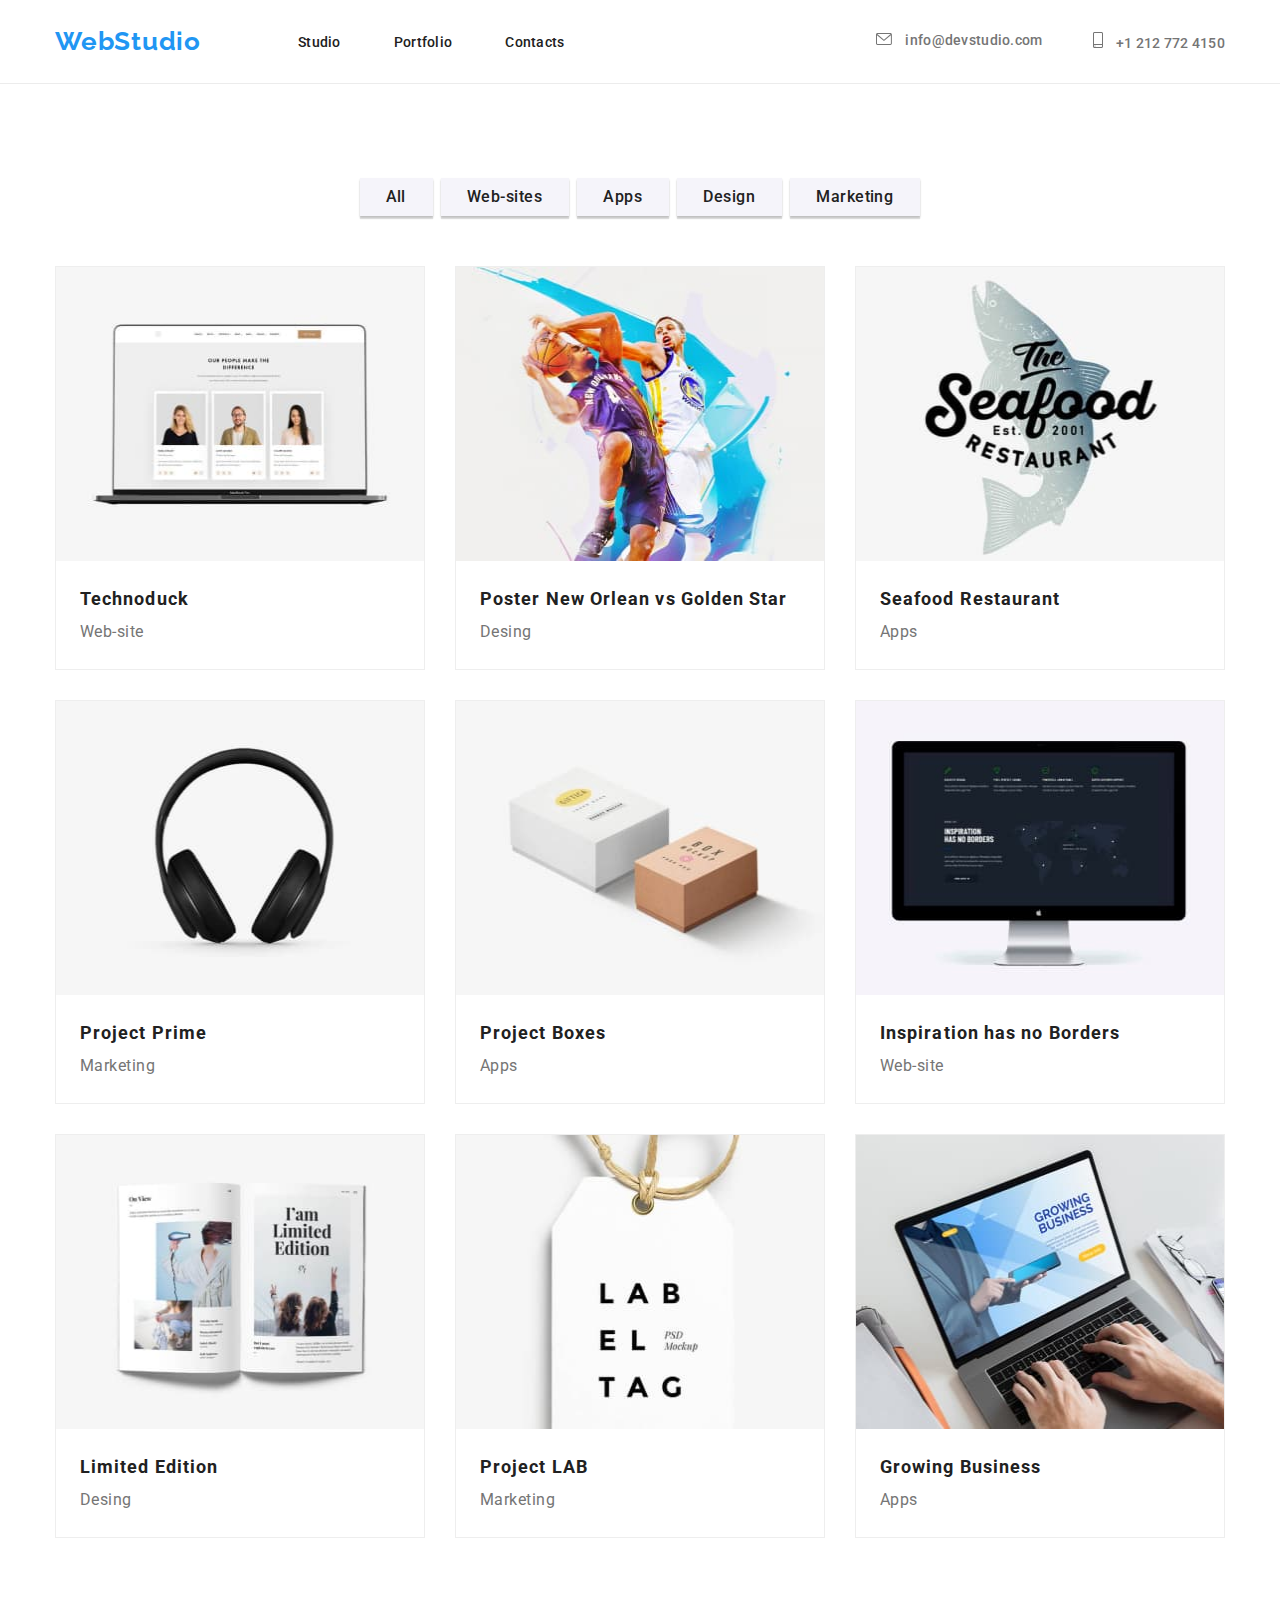
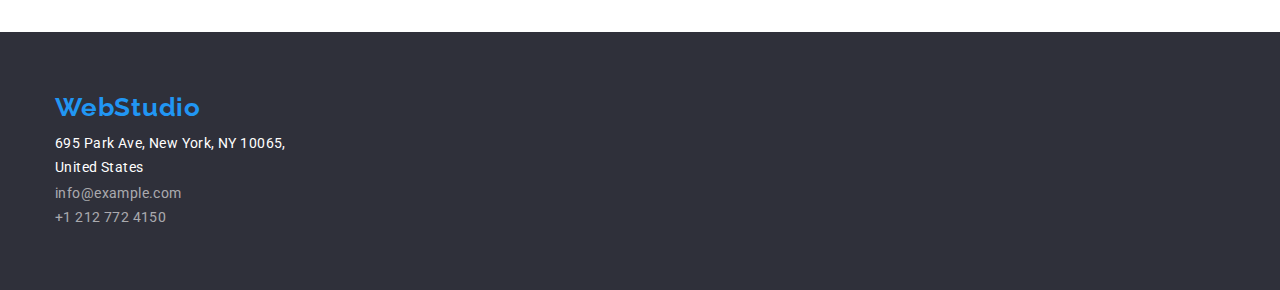
==== portfolio.html @ d0f73e56 "goit-markup-hw-04" ====
<!DOCTYPE html>
<html lang="en">
<head>
	<meta charset="UTF-8">
	<meta http-equiv="X-UA-Compatible" content="IE=edge">
	<meta name="viewport" content="width=device-width, initial-scale=1.0">
	<title>Studio</title>
  <link rel="stylesheet" href="https://cdnjs.cloudflare.com/ajax/libs/modern-normalize/1.1.0/modern-normalize.min.css">
  <link rel="stylesheet" href="./css/styles.css">
</head>
<body>
	<header class="header">
    <div class="container header-container">
    <a class="logo" href="./index.html" >WebStudio</a>
    
    <nav class="header-navbar"> 
      <ul class="menu">
        <li class="item">
          <a class="menu-link header-item-link-action" href="./index.html">Studio</a>
        </li>
        <li class="item">
          <a class="menu-link" href="./portfolio.html">Portfolio</a>
        </li>
        <li class="item">
          <a class="menu-link" href="#">Contacts</a>
        </li>
      </ul>
    </nav>
    <ul class="header-contacts">
      <li class="contacts-item">
        <a class="contacts-link" href="mailto:info@devstudio.com">
          <svg class="icon" width="16px" height="12px">
            <use href="./img/sprite.svg#icon-mail"></use>
           </svg>
          info@devstudio.com
        </a>
      </li>
      <li class="contacts-item">
        <a class="contacts-link" href="tel:+1 212 772 4150">
          <svg class="icon" width="10px" height="16px">
            <use href="./img/sprite.svg#icon-smartphone"></use>
           </svg> 
          +1 212 772 4150
        </a>
      </li> 
    </ul>
  </header>
  <main>
    

    <section class="section">
      
      <div class="container">
        <ul class="button-list">
          <li class="button-item">
            <button class="button" type="button">All</button>
          </li>
          <li>
            <button class="button" type="button">Web-sites</button>
          </li>
          <li>
            <button class="button" type="button">Apps</button>
          </li>
          <li>
            <button class="button" type="button">Design</button>
          </li>
          <li>
            <button class="button" type="button">Marketing</button>
          </li>
        </ul>
        
         
    <ul class="card-set">
      
      <li class="item post"><img class="project-image" src="img/labtop-8.jpg" 
        alt="Desktop-image"
        width="370"
        height="294"/>
        <h3 class="project-item-title">Technoduck</h3>
        <p class="project-item-section">Web-site</p>
        </li>
        <li class="item post"><img class="project-image-a" src="img/basketball-9.jpg" 
          alt="Ball-image"
          width="370"
          height="294"/>
          <h3 class="project-item-title-a">Poster New Orlean vs Golden Star</h3>
          <p class="project-item-section-a">Desing</p>
          </li>
          <li class="item post"><img class="project-image-b" src="img/seafood-10.jpg" 
          alt="Restaurant-image"
          width="370"
          height="294"/>
          <h3 class="project-item-title-b">Seafood Restaurant</h3>
          <p class="project-item-section-b">Apps</p>
          </li>
          <li class="item post"><img class="project-image-c" src="img/headphone-11.jpg" 
          alt="Music-image"
          width="370"
          height="294"/>
          <h3 class="project-item-title-c">Project Prime</h3>
          <p class="project-item-section-c">Marketing</p>
          </li> 
           <li class="item post"><img class="project-image-d" src="img/boxes-12.jpg" 
          alt="Gift box-image"
          width="370"
          height="294"/>
          <h3 class="project-item-title-d">Project Boxes</h3>
          <p class="project-item-section-d">Apps</p>
          </li>
           <li class="item post"><img class="project-image-e" src="img/monitor-13.jpg" 
          alt="Monitor-image"
          width="370"
          height="294"/>
          <h3 class="project-item-title-e">Inspiration has no Borders</h3>
          <p class="project-item-section-e">Web-site</p>
          </li>
           <li class="item post"><img class="project-image-f" src="img/magazine-14.jpg" 
          alt="Book-image"
          width="370"
          height="294"/>
          <h3 class="project-item-title-f">Limited Edition</h3>
          <p class="project-item-section-f">Desing</p>
          </li>
           <li class="item post"><img class="project-image-g" src="img/sales-tag-15.jpg" 
          alt="Tag-image"
          width="370"
          height="294"/>
          <h3 class="project-item-title-g">Project LAB</h3>
          <p class="project-item-section-g">Marketing</p>
          </li>
           <li class="item post"><img class="project-image-h" src="img/homework-16.jpg" 
          alt="Business-image"
          width="370"
          height="294"/>
          <h3 class="project-item-title-h">Growing Business</h3>
          <p class="project-item-section-g">Apps</p>
          </li>
    </ul>
  </div>
  </section>
</main>
<footer class="display-flex footer-contacts-link">
  <div class="container footer-container">
    <div class="footer-left-part">
  <a class="footer-logo" href="./index.html" >WebStudio</a>
  <address class="footer-address">
    <ul class="footer-list">
      <li class="footer-item">
        <a class="footer-address-link" href="#https://goo.gl/maps/LP6VR4z5JBR7MYzj8">695 Park Ave, New York, NY 10065, <br>
          United States</a>
      </li>
      <li>
        <a class="footer-contacts" href="mailto:info@example.com">info@example.com</a>
      </li>
      <li>
        <a class="footer-cont" href="tel:+12127724150">+1 212 772 4150</a>
        </li>
      </ul>
  </address>
  </div>


<div class="footer-middle-part">

  <!--<h2 class="find">FIND US ON</h2>
  <ul class="my-scoial-list">
    <li class="my-social-item">
      <a href="#" class="footer-socials-link">
        <svg width="20" height="20" class="my-social-icon">
         <use href="./img/sprite.svg#icon-instagram"></use>
        </svg>
      </a>
    </li>
    <li class="my-social-item">
      <a href="#" class="footer-socials-link">
        <svg width="20" height="20" class="my-social-icon">
         <use href="./img/sprite.svg#icon-twitter"></use>
        </svg>
      </a>
    </li>
    <li class="my-social-item">
      <a href="#" class="footer-socials-link">
        <svg width="20" height="20" class="my-social-icon">
         <use href="./img/sprite.svg#icon-facebook"></use>
        </svg>
      </a>
    </li>
    <li class="my-social-item">
      <a href="#" class="footer-socials-link">
        <svg width="20" height="20" class="my-social-icon">
         <use href="./img/sprite.svg#icon-linkedin"></use>
        </svg>
      </a>
    </li>
  </ul>-->
  
</footer>


</body>
</html>
---- css/styles.css ----
@import url('https://fonts.googleapis.com/css2?family=Raleway:wght@700&family=Roboto:wght@400;500;700;900&display=swap');

:root {
  --primary-text-color: #212121;
  --secondary-text-color: #757575;
  --accent-color: #2196f3;
  --dark-bg-color: #2f303a;
  --light-bg-color: #f5f4fa;
}

*{
  box-sizing: border-box;
  margin: 0;
  padding: 0;
}

body {
  font-family: 'Roboto';
  font-style: normal;
  color: var(--primary-text-color);
}

a{
  text-decoration: none;
}

ul{
  list-style: none;
  margin: 0;
  padding: 0;
}

img{
  max-width: 100%;
  height: auto;
  display: block;
}

.header {
  border-bottom: 1px solid #ececec;
}

.header-container{
  display: flex;
  align-items: center;
}

.logo {
  font-family: 'Raleway';
  font-weight: 700;
  font-size: 26px;
  line-height: calc(31/26);
  letter-spacing: 0.03em;
  margin-right: 97px;
  text-decoration: none;
  color:var(--accent-color);
}

.menu {
  display: flex; 
}

.menu > .item:not(:last-child) {
  margin-right: 53px;
}

.menu-link {
  font-family: 'Roboto';
  font-style: normal;
  font-weight: 500;
  font-size: 14px;
  line-height: 16px;
  letter-spacing: 0.02em;
  display: block;
  padding: 32px 0;
  color: #212121;; 
}

.menu-link:hover,
.menu-link:focus{
  color: var(--accent-color);
}

.header-contacts{
  display: flex;
  margin-left: auto;
}

.contacts-item:not(:last-child){
margin-right: 50px;
}

.contacts-link{
  font-family: 'Roboto';
  font-style: normal;
  font-weight: 500;
  font-size: 14px;
  line-height: 16px;
  letter-spacing: 0.02em;
  padding-top: 32px;
  padding-bottom: 32px;
  display: block;
  color: #757575;
}

.contacts-link:hover,
.contacts-link:focus{
  color: var(--accent-color);
}

   .icon-s{
     margin-right: 10px;
     fill: currentColor;   
    }

   .icon{
    fill: currentColor;
    margin-right: 10px;
    }

.header-item-link:hover,
.header-item-link:focus{
  color: var(--accent-color);
}

.button:hover,
.button:focus{
  color: var(--light-bg-color);
  background-color:var(--accent-color);
  filter: drop-shadow(0px 4px 4px rgba(0, 0, 0, 0.25));
}

.header-logo{
  
  font-family: 'Raleway';
  font-weight: 700;
  font-size: 26px;
  line-height: calc(31/26);
  letter-spacing: 0.03em;
  color: var(--accent-color);
  }

  .header-item{
  position: absolute;
  width: 42px;
  height: 16px;
  left: 457px;
  top: 32px;
  line-height: 1.14px;
  letter-spacing: 0.02em;
  color: var(--accent-color);
  }

  .header-ite{
  position: absolute;
  width: 42px;
  height: 16px;
  left: 457px;
  top: 32px;
  width: 58px;
  height: 16px;
  left: 552px;
  top: 32px;
  font-family: 'Roboto';
  font-weight: 500;
  font-size: 14px;
  line-height: 1.14px;
  letter-spacing: 0.02em;
  color: var(--primary-text-color); 
  }
    
   .header-contacts-link:hover{
  color: var(--accent-color);
  }
 
  .header-contacts-link{
  font-family: 'Roboto';
  font-weight: 500;
  font-size: 14px;
  line-height: 1.14px;
  letter-spacing: 0.02em;
  color: var(--secondary-text-color); 
    }

/* HERO */

.hero-section{
  padding-bottom: 265px;
  padding-top: 212px;
  margin: 0 auto;
}

.main-bg{
  width: 100%;
  background-image: linear-gradient(rgba(47, 48, 58, 0.4),rgba(47, 48, 58, 0.4)),
  url(../img/img-group.jpg);
  background-repeat: no-repeat;
  background-position: center;
  background-size: cover; 
}

.hero-button{
  font-family: Roboto;
  font-style: normal;
  font-weight: 700;
  font-size: 16px;
  line-height: calc(30/16);
  letter-spacing: 0.06em;
  color: var(--light-bg-color);
  background-color: var(--accent-color);
  box-shadow: opx 4px 4px rgba(0, 0, 0, 0.15);
  border-radius: 4px;
  padding: 10px 20px;
  cursor: pointer;
  border: none;
  margin: 0 auto;
  display: block;
}

.hero-button:hover,
.hero-button:focus{
  color: var(--light-bg-color);
  background-color: var(--dark-bg-color);
}
  
  .main-bg{
  width: 100%;
  background-color: var(--dark-bg-color);
  background-repeat: no-repeat;
  background-position: center;
  background-size: cover;
  }
  
  .header-title{
  font-family: 'Roboto';
  font-weight: 900;
  font-size: 44px;
  line-height: 60px;
  text-align: center;
  letter-spacing: 0.06em;
  text-transform: uppercase;
  color: white;
  margin-bottom: 30px;
  }

 .header-button:hover,
 .header-button:focus{
  color: var(--light-bg-color);
  background-color: var(--dark-bg-color);
}

  .features-title{
  font-size: 36px;
  line-height: 1.16;
  text-align: center;
  color: var(--primary-text-color);
  }

  .features-item-title{
  margin-bottom: 9px;
    
  }

  .features-section{
    padding-top: 94px;
    padding-bottom: 94px;
  }

  .description-features-Item-te{
  font-family: 'Roboto';
  font-weight: 400;
  font-size: 14px;
  line-height: 1.71;  
  letter-spacing: 0.03em;
  color: var(--secondary-text-color); 
}
                    
  .description-features-Item-tex{
  font-family: 'Roboto';
  font-weight: 400;
  font-size: 14px;
  line-height: 1.71;
  letter-spacing: 0.03em;
  color: var(--secondary-text-color)
  }
          
  .description-features-title{
  font-family: 'Roboto';
  font-weight: 700;
  font-size: 14px;
  line-height: 1.14;
  letter-spacing: 0.03em;
  text-transform: uppercase;
  color: var(--primary-text-color);
  margin-bottom: 9px;
  }
          
 .text{
  font-family: 'Roboto';
  font-weight: 400;
  font-size: 14px;
  line-height: 1.71;
  letter-spacing: 0.03em;
  color: var(--secondary-text-color); 
  } 

 .description-title{
  font-family: 'Roboto';
  font-weight: 700;
  font-size: 14px;
  line-height: 1.14;
  letter-spacing: 0.03em;
  text-transform: uppercase;
  color: var(--primary-text-color);
  margin-bottom: 9px; 
  }
          
 .description-text{
  font-family: 'Roboto';
  font-weight: 400;
  font-size: 14px;
  line-height: 1.71;
  letter-spacing: 0.03em;
  color: var(--secondary-text-color); 
 }

 .do{
  font-family: 'Roboto';
  font-weight: 700;
  font-size: 36px;
  line-height: 1.16;
  text-align: center;
  letter-spacing: 0.02em;
  color: var(--primary-text-color);
  margin-bottom: 50px;
 }

 .what-we-do{
  display: flex;
 }

  .container{
    width: 1200px;
    padding: 0 15px;
    margin: 0 auto;
  }

  .visually-hidden{
    position: absolute;
    width: 1px;
    height: 1px;
    margin: -1px;
    border: 0;
    padding: 0;
    white-space: nowrap;
    clip-path: inherit(100%);
    clip: rect(0 0 0 0);
    overflow: hidden;
  }

  .what-we-do-section{
    padding-bottom: 94px;
    padding-top: 0;
  }

 .section{
  padding-bottom: 94px;
  padding-top: 94px;
  
  }

 .container-background{
  padding-bottom: 265px;
  padding-top: 212px;
  margin: 0 auto;
  }

 .features-list{
  display: flex; 
 }
 .features-item{
  width: 270px;
 }

 .features-item:not(:last-child){
  margin-right: 30px;
 }

 .sub-par{
  font-weight: 400;
  font-size: 12.9152px;
  line-height: 22px;
  letter-spacing: 171%;
}

.par{
  font-weight: 700;
  font-size: 12.9152px;
  line-height: 15px;
}

.team-list{
  display: flex;
}

.list-item-not-first-child{
  margin-left: 30px;
}

.list-item-not-last-child{
  margin-left: 30px;
}

.marg-top{
  margin-top: 30px;
}

.regular-customers{
  width: 328px;
  height: 42px;
  left: 637px;
  top: 2401px;
  margin-right: 637px;
  margin-left: 500px;
  margin-bottom: 50px;
  font-weight: 700;
  font-size: 36px;
  line-height: 42px;
  text-align: center;
  letter-spacing: 0.02em;
  color: #212121; 
}

.svg-bg{
  width: 170px;
  height: 92px;
  left: 215px;
  top: 2493px;
  margin-left: 30px;
  border: 1px solid #AFB1B8;
  border-radius: 4px;
}


.box-list{
  color: var(--secondary-text-color);
}

.svg-social{
width: 270px;
height: 120px;
left: 215px;
top: 774px;
background-color: #f5f4fa;
border-radius: 4px;
}

.team-title{ 
  font-weight: 700;
  font-size: 36px;
  line-height: 1.16;
  text-align: center;
  letter-spacing: 0.02em;
  margin-bottom: 50px;
  color: var(--primary-text-color);  
}

.team-section{
  background-color: var(--light-bg-color);
}

.team-item{
  background-color: white; 
  box-shadow: 0px 1px 3px rgba(0, 0, 0, 0.12), 0px 1px 1px rgba(0, 0, 0, 0.14), 0px 2px 1px rgba(0, 0, 0, 0.2);
  border-radius: 0px 0px 4px 4px;
   
}
.team-item:not(:first-child){
  margin-left: 30px;
}

.team-item-img{
  width: 270px;
  height: 260px;
  left: 215px;
  top: 1635px;
  background: url(.jpg);
  border-radius: 0px;
  }
               
  .team-item-title{
  font-weight: 500;
  font-size: 16px;
  line-height: 1.18;
  text-align: center;
  letter-spacing: 0.02em;
  margin-top: 30px;
  margin-bottom: 10px;
  color: var(--primary-text-color);
  }

  .team-title-position{ 
    font-weight: 400;
    font-size: 16px;
    line-height: 1.18;
    text-align: center;
    letter-spacing: 0.02em;
    margin-bottom: 30px;
    color: var(--secondary-text-color);
    
  }
           
  
 .img-2{
  width: 270px;
  height: 260px;
  left: 515px;
  top: 1635px; 
  background: url(.jpg);
  border-radius: 0px; 
}
              
.team-item-title-1{
  font-weight: 500;
  font-size: 16px;
  line-height: 1.18; 
  text-align: center;
  letter-spacing: 0.02em;
  margin-top: 30px;
  margin-bottom: 10px;
  color: var(--primary-text-color); 
}
              
.team-title-position-1{
 font-weight: 400;
 font-size: 16px;
  line-height: 1.18;
  text-align: center;
  letter-spacing: 0.03em;
  margin-bottom: 30px;
  color: #757575;
}
              

              
.img-3{
  width: 270px;
  height: 260px;
  left: 815px;
  top: 1635px;
  background: url(.jpg);
  border-radius: 0px; 
}
              
.team-item-title-2{
  font-weight: 500;
  font-size: 16px;
  line-height: 1.18;
  text-align: center;
  letter-spacing: 0.02em;
  margin-top: 30px;
  margin-bottom: 10px;
  color: var(--primary-text-color); 
}
              
.team-title-position-2{
  font-weight: 400;
  font-size: 16px;
  line-height: 1.18;
  text-align: center;
  letter-spacing: 0.03em;
  margin-bottom: 30px;
  color: var(--secondary-text-color);  
}
              

              
.img-4{
  width: 270px;
  height: 260px;
  left: 1115px;
  top: 1635px;
  background: url(.jpg);
  border-radius: 0px; 
}
              
.team-item-title-3{
  font-weight: 500;
  font-size: 16px;
  line-height: 1.18;
  text-align: center;
  letter-spacing: 0.03em;
  margin-top: 30px;
  margin-bottom: 10px;
  color: var(--primary-text-color); 
}
              
.team-title-position-3{
  font-style: normal;
  font-weight: 400;
  font-size: 16px;
  line-height: 1.18;
  text-align: center;
  letter-spacing: 0.03em;
  margin-bottom: 30px;
  color: var(--secondary-text-color);  
}

.find{  
font-weight: 700;
font-size: 14px;
line-height: 16px;
letter-spacing: 0.02em;
color: white;
}

.footer-contacts-link{
padding-top: 60px;
padding-bottom: 60px;
background-color: var(--light-bg-color);
background: var(--dark-bg-color); 
}
              
.footer-logo{
  font-family: 'Raleway';
  font-weight: 700;
  font-size: 26px;
  line-height: 1.19;
  letter-spacing: 0.03em;
  margin-bottom: 9px;
  color: var(--accent-color);
  display: block; 
}

.footer-address{
font-style: normal;
}              
.footer-address-link{
font-family: 'Roboto';
font-style: normal;
font-weight: 400;
font-size: 14px;
line-height: 1.71;
letter-spacing: 0.03em;
margin-bottom: 20px;
color: #FFFFFF;
}
              
.footer-contacts{
font-family: 'Roboto';
font-weight: 400;
font-size: 14px;
line-height: 1.71;
letter-spacing: 0.03em;
margin-bottom: 20px;
color: rgba(255, 255, 255, 0.6);
}

.footer-cont{
font-family: 'Roboto';
font-weight: 400;
font-size: 14px;
line-height: 1.71;
letter-spacing: 0.03em;
color: rgba(255, 255, 255, 0.6);
}

.footer-item:not(:last-child){
  margin-bottom: 2px;
}

.header-item{
  
font-family: 'Roboto';
font-weight: 500;
font-size: 14px;
line-height: 1.14px;
letter-spacing: 0.02em;
color: var(--accent-color);
}

.header-item{
  position: absolute;
font-family: 'Roboto';
font-weight: 500;
font-size: 14px;
line-height: 1.14px;
letter-spacing: 0.02em;
color: var(--primary-text-color); 
}

.header-item{
  
font-family: 'Roboto';
font-weight: 500;
font-size: 14px;
line-height: 1.14px;
letter-spacing: 0.02em;
color: var(--primary-text-color);
}

.header-contacts-item-{
font-family: 'Roboto';
font-weight: 500;
font-size: 14px;
line-height: 1.14px;
letter-spacing: 0.02em;
color: var(--accent-color);
}

.header-contacts-item-{
font-family: 'Roboto';
font-weight: 500;
font-size: 14px;
line-height: 1.14px;
letter-spacing: 0.02em;
color: var(--secondary-text-color); 
}

.button{
background: var(--light-bg-color);
box-shadow: 0px 3px 1px rgba(0, 0, 0, 0.1), 0px 1px 2px rgba(0, 0, 0, 0.08), 0px 2px 2px rgba(0, 0, 0, 0.12);
font-family: 'Roboto';
font-weight: 500;
font-size: 16px;
line-height: 1.62;
text-align: center;
letter-spacing: 0.03em;
border: none;
padding-top: 6px;
padding-bottom: 6px;
padding-left: 26px;
padding-right: 27px;
color: var(--primary-text-color);
cursor: pointer;
}

.button-list{
  display: flex;
  justify-content: center;
  gap: 8px;
  
  margin-bottom: 50px;
  list-style: none; 
}

.card-set{
  display: flex;
  justify-content: center;
  flex-wrap: wrap;
  gap: 30px;
  padding: 0;
  list-style: none; 
}

.post{
box-sizing: border-box;
width: 370px;
height: 404px;
left: 215px;
top: 262px;
background: #ffffff;
border: 1px solid #EEEEEE;
cursor: pointer;  
}

.post:hover,
.post:focus{
  box-shadow: 0px 1px 1px rgba(0, 0, 0, 0.12), 0px 4px 4px rgba(0, 0, 0, 0.06), 1px 4px 6px rgba(0, 0, 0, 0.16);
}

.project-image{
width: 370px;
height: 294px;
left: 215px;
top: 262px;
background: url(.jpg);
}

.project-item-title{
font-weight: 700;
font-size: 18px;
line-height: 2.00;  
letter-spacing: 0.06em;
color: var(--primary-text-color);
margin-top: 20px;
margin-left: 24px;

}

.project-item-section{
font-weight: 400;
font-size: 16px;
line-height: 1.88;
letter-spacing: 0.03em;
color: var(--secondary-text-color);
margin-left: 24px;
margin-bottom: 20px;

}

.project-item-a{

width: 370px;
height: 404px;
left: 615px;
top: 262px;
background: #FFFFFF;
border: 1px solid #EEEEEE;
cursor: pointer; 
}

.project-image-a{
width: 370px;
height: 294px;
left: 615px;
top: 262px;
background: url(.jpg);
}

.project-item-title-a{
font-weight: 700;
font-size: 18px;
line-height: 2.0;  
letter-spacing: 0.06em;
color: var(--primary-text-color);
margin-top: 20px;
margin-left: 24px;
}

.project-item-section-a{
font-weight: 400;
font-size: 16px;
line-height: 1.88;
letter-spacing: 0.03em;
color: var(--secondary-text-color);
margin-left: 24px;
margin-bottom: 20px;
}

.project-item-b{
box-sizing: border-box;

width: 370px;
height: 404px;
left: 1015px;
top: 262px;
background: #FFFFFF;
border: 1px solid #EEEEEE;
cursor: pointer;
}

.project-image-b{
width: 370px;
height: 294px;
left: 1015px;
top: 262px;
background: url(.jpg);
}

.project-item-title-b{
font-weight: 700;
font-size: 18px;
line-height: 2.00;
letter-spacing: 0.06em; 
color: var(--primary-text-color);
margin-top: 20px;
margin-left: 24px;
}

.project-item-section-b{
  font-weight: 400;
  font-size: 16px;
  line-height: 1.88;
  letter-spacing: 0.03em;
  color: var(--secondary-text-color);
  margin-bottom: 20px;
  margin-left: 24px;

  }

.apps-3{
font-weight: 400;
font-size: 16px;
line-height: 1.88px;
letter-spacing: 0.03em;
color: #757575;  
}

.project-item-c{
box-sizing: border-box;

width: 370px;
height: 404px;
left: 215px;
top: 696px;
background: #FFFFFF;
border: 1px solid #EEEEEE;
cursor: pointer;
}

.project-image-c{
width: 370px;
height: 294px;
left: 215px;
top: 696px;
background: url(.jpg);
}

.project-item-title-c{
font-weight: 700;
font-size: 18px;
line-height: 36px;  
letter-spacing: 0.06em;
color: var(--primary-text-color);
margin-top: 20px;
margin-left: 24px;
}

.project-item-section-c{
font-weight: 400;
font-size: 16px;
line-height: 1.88;  
letter-spacing: 0.03em;
color: var(--secondary-text-color);
margin-bottom: 20px;
margin-left: 24px;
}

.project-item-d{
box-sizing: border-box;
width: 370px;
height: 404px;
left: 615px;
top: 696px;
background: #FFFFFF;
border: 1px solid #EEEEEE;
cursor: pointer;
}

.project-image-d{
width: 370px;
height: 294px;
left: 615px;
top: 696px;
background: url(.jpg);
}

.project-item-title-d{
font-weight: 700;
font-size: 18px;
line-height: 2.00;  
letter-spacing: 0.06em;
color: var(--primary-text-color);
margin-top: 20px;
margin-left: 24px; 
}

.project-item-section-d{
font-weight: 400;
font-size: 16px;
line-height: 1.88;
letter-spacing: 0.03em;
color: #757575;
margin-bottom: 20px;
margin-left: 24px;
}

.project-item-e{
box-sizing: border-box;

width: 370px;
height: 404px;
left: 1015px;
top: 696px;
background: #FFFFFF;
border: 1px solid #EEEEEE;
cursor: pointer; 
}

.project-image-e{
width: 370px;
height: 294px;
left: 1015px;
top: 696px;
background: url(.jpg);
}

.project-item-title-e{
  font-weight: 700;
  font-size: 18px;
  line-height: 2.00;
  letter-spacing: 0.06em;
  color: var(--primary-text-color);
  margin-top: 20px;
  margin-left: 24px;
}

.project-item-section-e{
  font-weight: 400;
  font-size: 16px;
  line-height: 1.88;
  letter-spacing: 0.03em;
  color: var(--secondary-text-color);
  margin-bottom: 20px;
  margin-left: 24px;
}

.project-item-f{
box-sizing: border-box;

width: 370px;
height: 404px;
left: 215px;
top: 1130px;
background: #FFFFFF;
border: 1px solid #EEEEEE;
cursor: pointer;
}

.project-image-f{
width: 370px;
height: 294px;
left: 215px;
top: 1130px;
background: url(.jpg);
}

.project-item-title-f{
  font-weight: 700;
  font-size: 18px;
  line-height: 2.00;
  letter-spacing: 0.06em;
  color: var(--primary-text-color);
  margin-top: 20px;
  margin-left: 24px;
}

.project-item-section-f{
  font-weight: 400;
  font-size: 16px;
  line-height: 1.88;  
  letter-spacing: 0.03em;
  color: var(--secondary-text-color);
  margin-bottom: 20px;
  margin-left: 24px;
}

.project-item-g{
box-sizing: border-box;

width: 370px;
height: 404px;
left: 615px;
top: 1130px;
background: #FFFFFF;
border: 1px solid #EEEEEE;
cursor: pointer;
}

.project-image-g{
width: 370px;
height: 294px;
left: 615px;
top: 1130px;
background: url(.jpg);
}

.project-item-title-g{
font-weight: 700;
font-size: 18px;
line-height: 2.00;
letter-spacing: 0.06em;
color: var(--primary-text-color);
margin-top: 20px;
margin-left: 24px;
}

.project-item-section-g{
  font-weight: 400;
  font-size: 16px;
  line-height: 1.88;
  letter-spacing: 0.03em;
  color: var(--secondary-text-color);
  margin-bottom: 20px;
  margin-left: 24px;
}

.project-item-h{
box-sizing: border-box;

width: 370px;
height: 404px;
left: 1015px;
top: 1130px;
background: #FFFFFF;
border: 1px solid #EEEEEE;
cursor: pointer;
}

.project-image-h{
width: 370px;
height: 294px;
left: 1015px;
top: 1130px;
background: url(.jpg);  
}

.project-item-title-h{
font-weight: 700;
font-size: 18px;
line-height: 2.00;
letter-spacing: 0.06em;
color: var(--primary-text-color);
margin-top: 20px;
margin-left: 24px; 
}

.project-item-section-h{
font-weight: 400;
font-size: 16px;
line-height: 1.88;
letter-spacing: 0.03em;
color: #757575;
margin-bottom: 20px;
margin-left: 24px; 
}

.footer-container{
  display: flex;
  align-items: baseline;
}

.footer-middle-part{
  margin-left: 70px;
}

.features-icon-wrapper{
 width: 270px;
 height: 120px;
 background-color: #f5f4fa;
border-radius: 4px; 
display: flex;
align-items: center;
justify-content: center;
}

.my-social-list{
  display: flex;
  justify-content: center;
}


.my-socials-list:not(:last-child){
  margin-right: 10px;
}

.my-socials-link{
  width: 44px;
  height: 44px;
  border-radius: 50%;
  color: #AFB1B8;
  margin-right: 10px; 

  display: flex;
  align-items: center;
  justify-content: center;
}

.footer-socials-link{
  width: 44px;
  height: 44px;
  border-radius: 50%;
  background-color: rgba(255, 255, 255, 0.1);
  color: #FFFFFF;
  margin-right: 10px;

  display: flex;
  align-items: center;
  justify-content: center; 
}

.footer-socials-link:hover,
.footer-socials-link:focus{
  color: white;
  background-color: var(--accent-color); 
}

.my-socials-link:hover,
.my-socials-link:focus{
  color: white;
  background-color: var(--accent-color);
}

.my-socials-icon{
  fill: currentColor; 
}

.my-customers-list{
  display: flex;
}

.my-customers-item:not(:last-child){
  margin-right: 30px;
}

.my-customers-link{
  width: 170px;
  height: 92px;
  border: 1px solid #AFB1B8;
  border-radius: 4px;
  color: #AFB1B8;
  display: flex;
  align-items: center;
  justify-content: center;
}

.my-customers-link:hover,
.my-customers-link:focus{
  border-color: var(--accent-color);
  color: var(--accent-color);
}

.my-customers-icon{
  fill: currentColor;
}

.is-hidden{
  visibility: hidden;
}

.modal{
  position: fixed;
  width: 528px;
  height: 581px;
  background-color: white;
  top: 50%;
  left: 50%;
  transform: translate(-50%, -50%);
}

.modal-bg{
  position: fixed;
  background-color: rgba(0,0,0,.5);
  width: 100vw;
  height: 100vh;
  top: 0;
  left: 0;
}

.close-bttn{
  width: 30px;
  height: 30px;
  border-radius: 50%;
  transform: translate(528px);
}
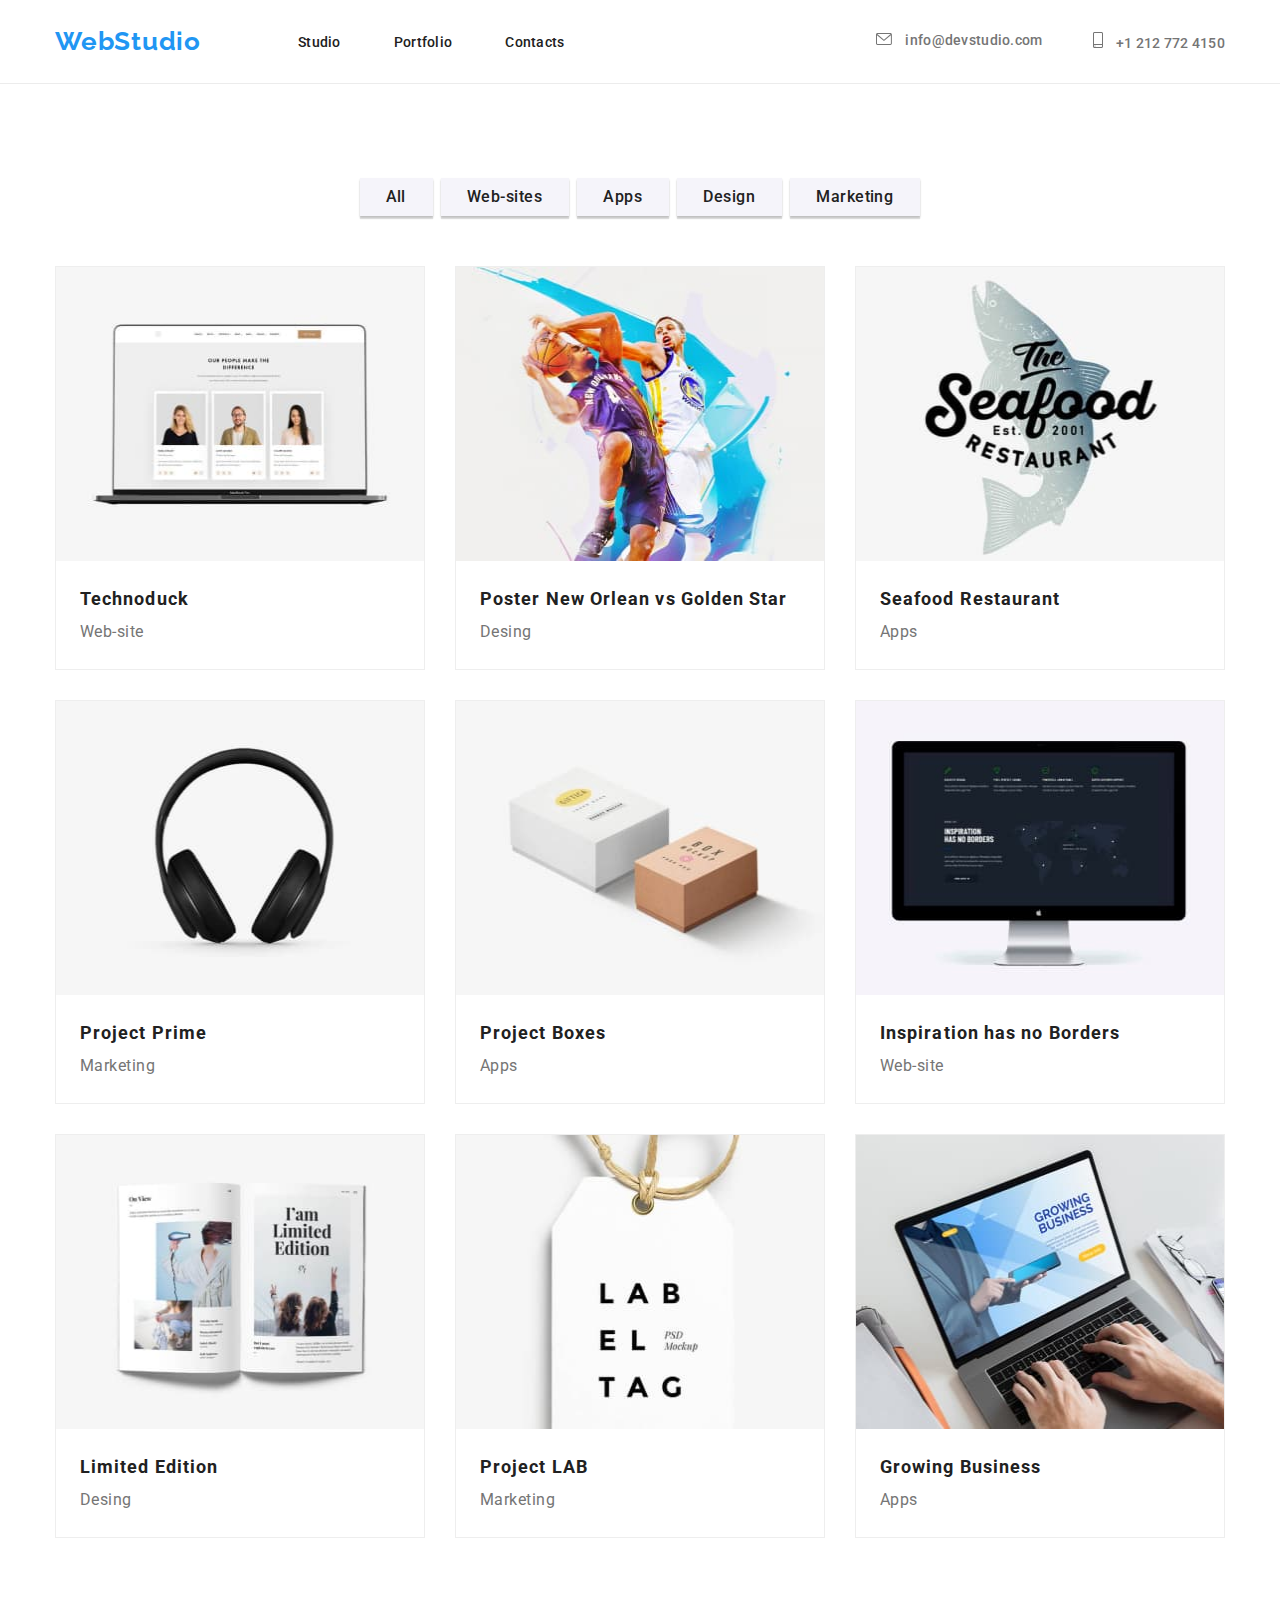
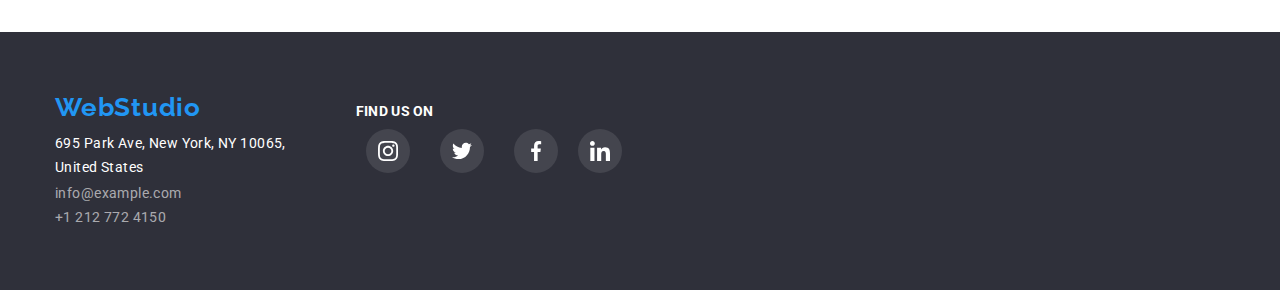
==== commit b40beb9b: "goit-markup-hw-04" ====
--- a/portfolio.html
+++ b/portfolio.html
@@ -162,37 +162,37 @@
 
 <div class="footer-middle-part">
 
-  <!--<h2 class="find">FIND US ON</h2>
-  <ul class="my-scoial-list">
-    <li class="my-social-item">
-      <a href="#" class="footer-socials-link">
-        <svg width="20" height="20" class="my-social-icon">
-         <use href="./img/sprite.svg#icon-instagram"></use>
-        </svg>
-      </a>
-    </li>
-    <li class="my-social-item">
-      <a href="#" class="footer-socials-link">
-        <svg width="20" height="20" class="my-social-icon">
-         <use href="./img/sprite.svg#icon-twitter"></use>
-        </svg>
-      </a>
-    </li>
-    <li class="my-social-item">
-      <a href="#" class="footer-socials-link">
-        <svg width="20" height="20" class="my-social-icon">
-         <use href="./img/sprite.svg#icon-facebook"></use>
-        </svg>
-      </a>
-    </li>
-    <li class="my-social-item">
-      <a href="#" class="footer-socials-link">
-        <svg width="20" height="20" class="my-social-icon">
-         <use href="./img/sprite.svg#icon-linkedin"></use>
-        </svg>
-      </a>
-    </li>
-  </ul>-->
+  <h2 class="find">FIND US ON</h2>
+  <ul class="my-social-list footer-social-list">
+      <li class="my-social-item footer-social-item">
+        <a href="#" class="footer-socials-link">
+          <svg width="20" height="20" class="my-social-icon" style="fill: currentColor;">
+           <use href="./img/sprite.svg#icon-instagram"></use>
+          </svg>
+        </a>
+      </li>
+      <li class="my-social-item">
+        <a href="#" class="footer-socials-link">
+          <svg width="20" height="20" class="my-social-icon" style="fill: currentColor;">
+           <use href="./img/sprite.svg#icon-twitter"></use>
+          </svg>
+        </a>
+      </li>
+      <li class="my-social-item">
+        <a href="#" class="footer-socials-link">
+          <svg width="20" height="20" class="my-social-icon" style="fill: currentColor;">
+           <use href="./img/sprite.svg#icon-facebook"></use>
+          </svg>
+        </a>
+      </li>
+      <li class="my-social-item">
+        <a href="#" class="footer-socials-link">
+          <svg width="20" height="20" class="my-social-icon" style="fill: currentColor;">
+           <use href="./img/sprite.svg#icon-linkedin"></use>
+          </svg>
+        </a>
+      </li>
+    </ul>
   
 </footer>
 
--- a/css/styles.css
+++ b/css/styles.css
@@ -1143,28 +1143,47 @@
 display: flex;
 align-items: center;
 justify-content: center;
+margin-bottom: 30px;
 }
 
 .my-social-list{
   display: flex;
   justify-content: center;
+  margin-bottom: 30px;
 }
 
 
 .my-socials-list:not(:last-child){
   margin-right: 10px;
+}
+
+.my-social-item{
+  display: flex;
+  align-items: center;
+  justify-content: center;
+}
+
+.my-social-item:not(:last-child){
+  margin: 10px;
 }
 
 .my-socials-link{
   width: 44px;
   height: 44px;
   border-radius: 50%;
-  color: #AFB1B8;
-  margin-right: 10px; 
+  color: #AFB1B8; 
 
   display: flex;
   align-items: center;
   justify-content: center;
+}
+
+.footer-social-list{
+  display: flex;
+}
+
+.footer-social-item:not(:last-child){
+  margin-right: 10px;
 }
 
 .footer-socials-link{
@@ -1193,7 +1212,8 @@
 }
 
 .my-socials-icon{
-  fill: currentColor; 
+  fill: currentColor;
+  display: flex; 
 }
 
 .my-customers-list{
